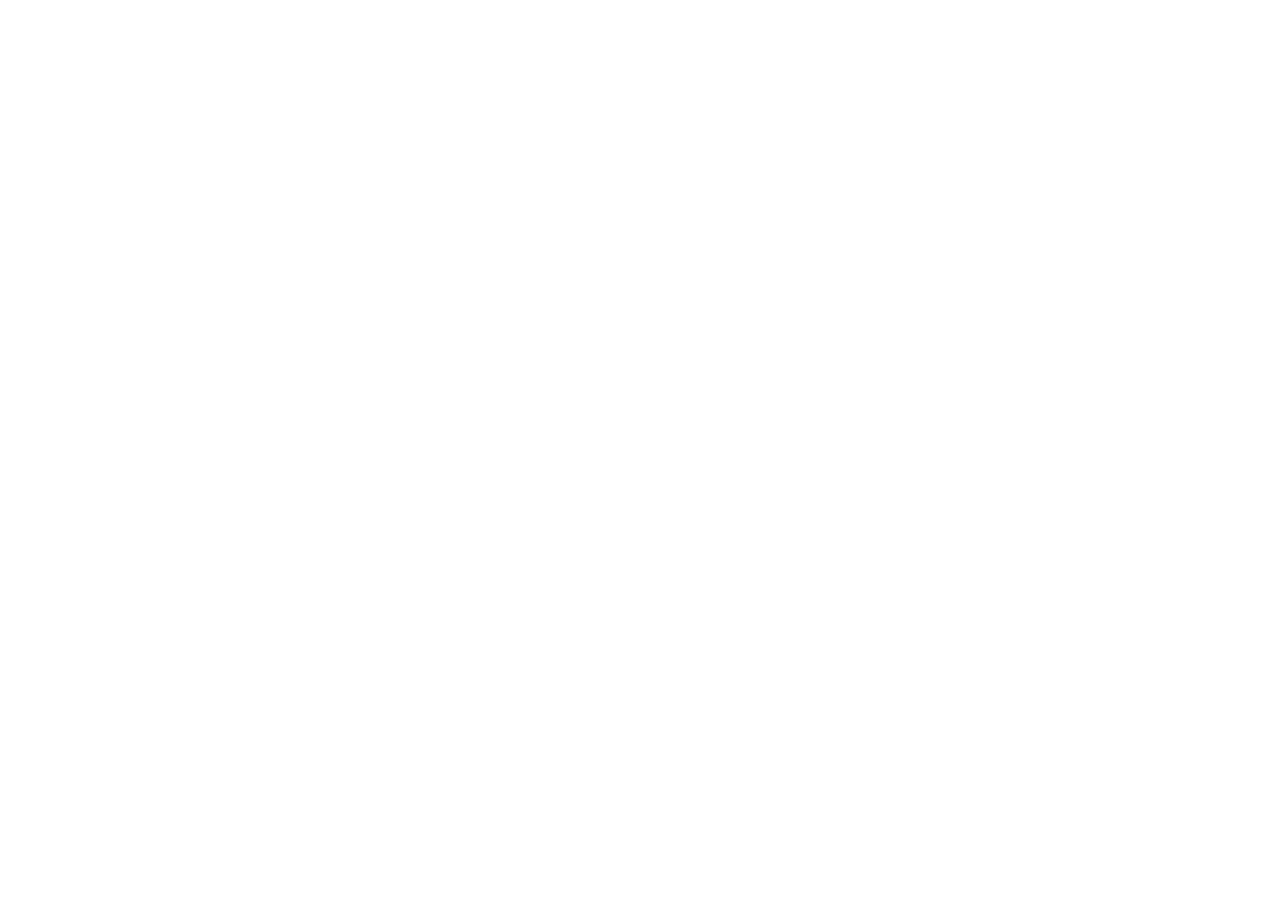
==== index.html @ c33c059f "Use tech stack vite_react_shadcn_ts" ====
<!DOCTYPE html>
<html lang="en">
  <head>
    <meta charset="UTF-8" />
    <meta name="viewport" content="width=device-width, initial-scale=1.0" />
    <title>mover-se-digital-fae</title>
    <meta name="description" content="Lovable Generated Project" />
    <meta name="author" content="Lovable" />

    <meta property="og:title" content="mover-se-digital-fae" />
    <meta property="og:description" content="Lovable Generated Project" />
    <meta property="og:type" content="website" />
    <meta property="og:image" content="https://lovable.dev/opengraph-image-p98pqg.png" />

    <meta name="twitter:card" content="summary_large_image" />
    <meta name="twitter:site" content="@lovable_dev" />
    <meta name="twitter:image" content="https://lovable.dev/opengraph-image-p98pqg.png" />
  </head>

  <body>
    <div id="root"></div>
    <!-- IMPORTANT: DO NOT REMOVE THIS SCRIPT TAG OR THIS VERY COMMENT! -->
    <script src="https://cdn.gpteng.co/gptengineer.js" type="module"></script>
    <script type="module" src="/src/main.tsx"></script>
  </body>
</html>
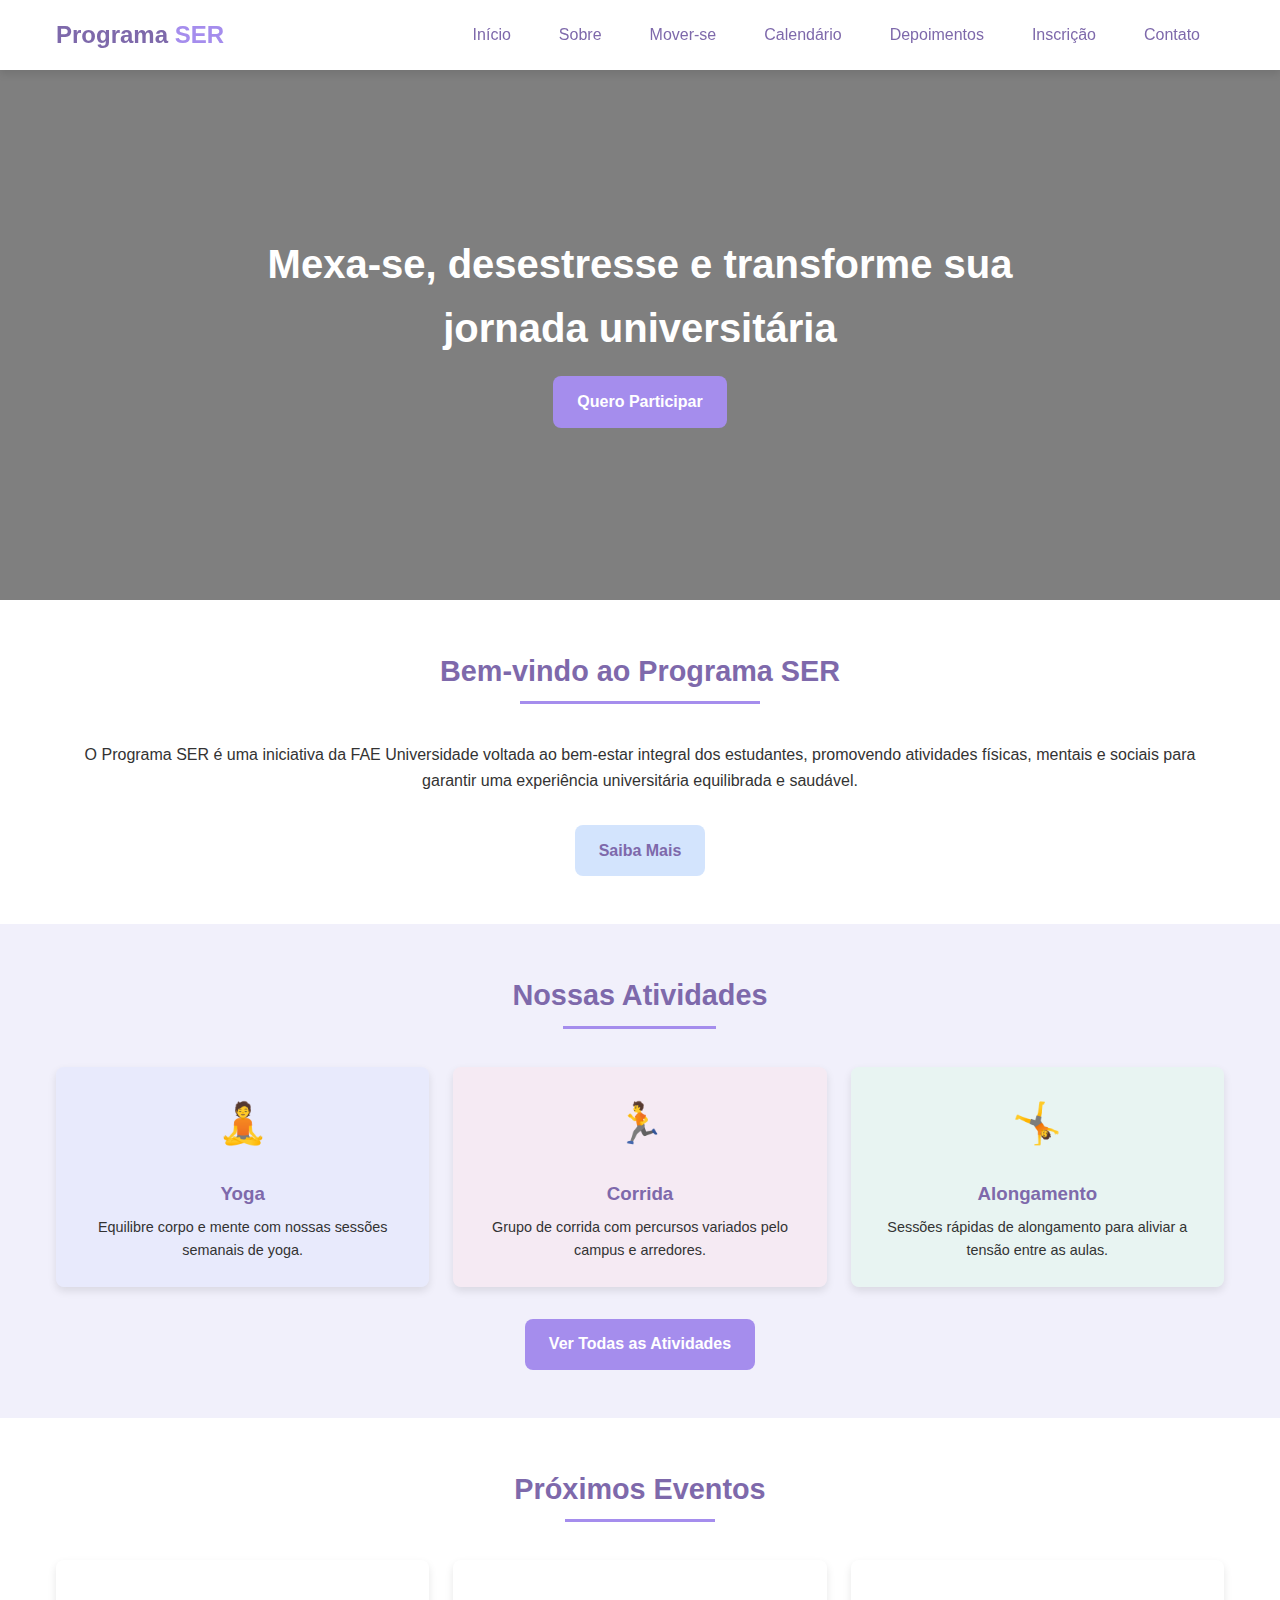
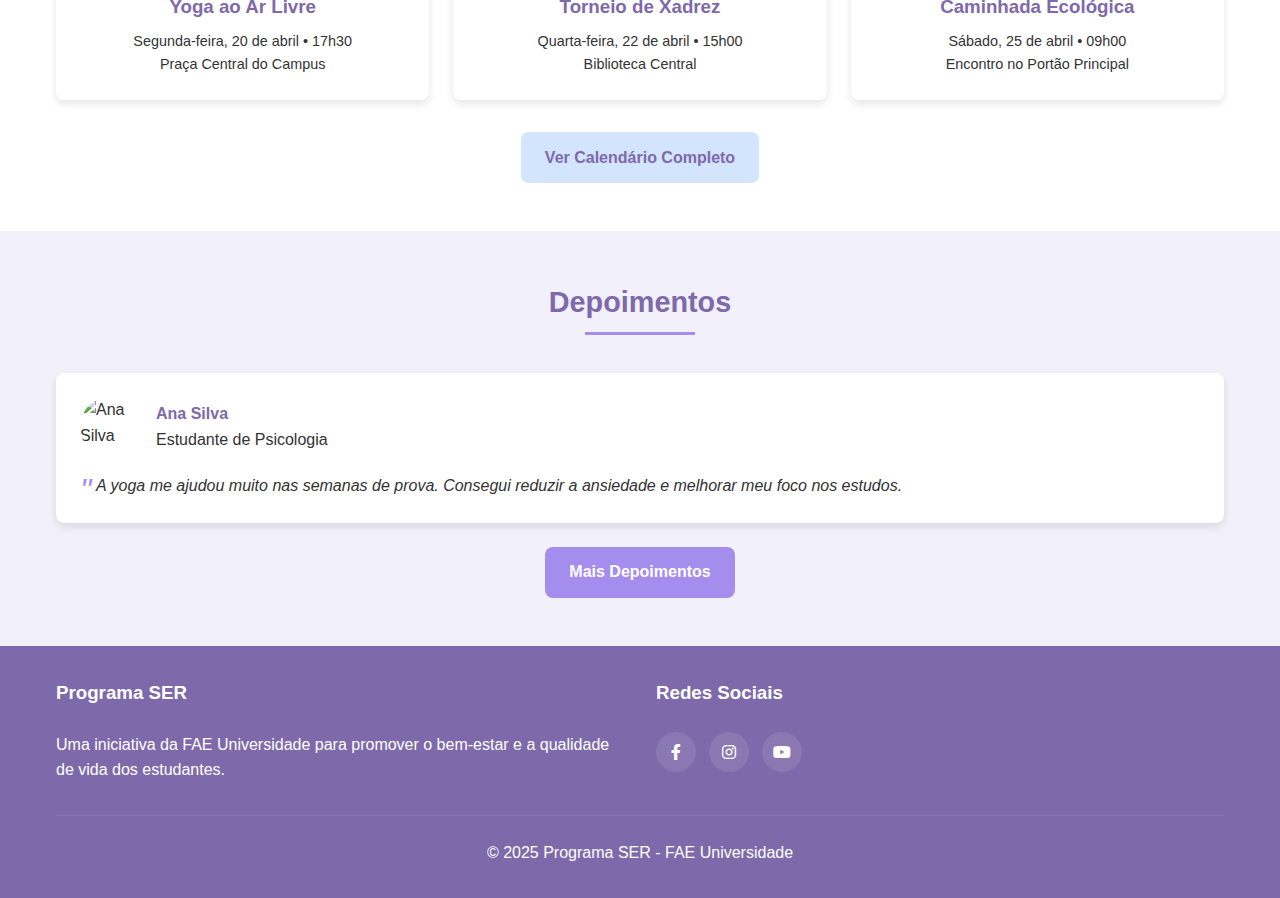
==== commit 12e5e63a: "feat: Implement Programa SER website" ====
--- a/index.html
+++ b/index.html
@@ -1,26 +1,154 @@
+
 <!DOCTYPE html>
-<html lang="en">
-  <head>
-    <meta charset="UTF-8" />
-    <meta name="viewport" content="width=device-width, initial-scale=1.0" />
-    <title>mover-se-digital-fae</title>
-    <meta name="description" content="Lovable Generated Project" />
-    <meta name="author" content="Lovable" />
+<html lang="pt-BR">
+<head>
+    <meta charset="UTF-8">
+    <meta name="viewport" content="width=device-width, initial-scale=1.0">
+    <title>Programa SER - Projeto Mover-se | FAE Universidade</title>
+    <link rel="stylesheet" href="style.css">
+    <link rel="stylesheet" href="https://cdnjs.cloudflare.com/ajax/libs/font-awesome/6.0.0-beta3/css/all.min.css">
+</head>
+<body>
+    <header>
+        <div class="container">
+            <div class="header-content">
+                <div class="logo">Programa <span>SER</span></div>
+                <a href="#nav" class="nav-toggle">
+                    <i class="fas fa-bars"></i>
+                </a>
+                <nav id="nav">
+                    <ul>
+                        <li><a href="index.html">Início</a></li>
+                        <li><a href="sobre.html">Sobre</a></li>
+                        <li><a href="moverse.html">Mover-se</a></li>
+                        <li><a href="calendario.html">Calendário</a></li>
+                        <li><a href="depoimentos.html">Depoimentos</a></li>
+                        <li><a href="inscricao.html">Inscrição</a></li>
+                        <li><a href="contato.html">Contato</a></li>
+                    </ul>
+                </nav>
+            </div>
+        </div>
+    </header>
 
-    <meta property="og:title" content="mover-se-digital-fae" />
-    <meta property="og:description" content="Lovable Generated Project" />
-    <meta property="og:type" content="website" />
-    <meta property="og:image" content="https://lovable.dev/opengraph-image-p98pqg.png" />
+    <section class="banner">
+        <div class="banner-content">
+            <h1>Mexa-se, desestresse e transforme sua jornada universitária</h1>
+            <a href="inscricao.html" class="btn btn-primary">Quero Participar</a>
+        </div>
+    </section>
 
-    <meta name="twitter:card" content="summary_large_image" />
-    <meta name="twitter:site" content="@lovable_dev" />
-    <meta name="twitter:image" content="https://lovable.dev/opengraph-image-p98pqg.png" />
-  </head>
+    <section>
+        <div class="container">
+            <div class="section-title">
+                <h2>Bem-vindo ao Programa SER</h2>
+            </div>
+            <div class="text-center">
+                <p>O Programa SER é uma iniciativa da FAE Universidade voltada ao bem-estar integral dos estudantes, promovendo atividades físicas, mentais e sociais para garantir uma experiência universitária equilibrada e saudável.</p>
+                <div class="mt-2">
+                    <a href="sobre.html" class="btn btn-secondary">Saiba Mais</a>
+                </div>
+            </div>
+        </div>
+    </section>
 
-  <body>
-    <div id="root"></div>
-    <!-- IMPORTANT: DO NOT REMOVE THIS SCRIPT TAG OR THIS VERY COMMENT! -->
-    <script src="https://cdn.gpteng.co/gptengineer.js" type="module"></script>
-    <script type="module" src="/src/main.tsx"></script>
-  </body>
+    <section style="background-color: var(--light-gray);">
+        <div class="container">
+            <div class="section-title">
+                <h2>Nossas Atividades</h2>
+            </div>
+            <div class="cards-grid">
+                <div class="activity-card yoga">
+                    <div class="icon">🧘</div>
+                    <h3>Yoga</h3>
+                    <p>Equilibre corpo e mente com nossas sessões semanais de yoga.</p>
+                </div>
+                <div class="activity-card corrida">
+                    <div class="icon">🏃</div>
+                    <h3>Corrida</h3>
+                    <p>Grupo de corrida com percursos variados pelo campus e arredores.</p>
+                </div>
+                <div class="activity-card alongamento">
+                    <div class="icon">🤸</div>
+                    <h3>Alongamento</h3>
+                    <p>Sessões rápidas de alongamento para aliviar a tensão entre as aulas.</p>
+                </div>
+            </div>
+            <div class="text-center mt-2">
+                <a href="moverse.html" class="btn btn-primary">Ver Todas as Atividades</a>
+            </div>
+        </div>
+    </section>
+
+    <section>
+        <div class="container">
+            <div class="section-title">
+                <h2>Próximos Eventos</h2>
+            </div>
+            <div class="cards-grid">
+                <div class="activity-card">
+                    <h3>Yoga ao Ar Livre</h3>
+                    <p>Segunda-feira, 20 de abril • 17h30</p>
+                    <p>Praça Central do Campus</p>
+                </div>
+                <div class="activity-card">
+                    <h3>Torneio de Xadrez</h3>
+                    <p>Quarta-feira, 22 de abril • 15h00</p>
+                    <p>Biblioteca Central</p>
+                </div>
+                <div class="activity-card">
+                    <h3>Caminhada Ecológica</h3>
+                    <p>Sábado, 25 de abril • 09h00</p>
+                    <p>Encontro no Portão Principal</p>
+                </div>
+            </div>
+            <div class="text-center mt-2">
+                <a href="calendario.html" class="btn btn-secondary">Ver Calendário Completo</a>
+            </div>
+        </div>
+    </section>
+
+    <section style="background-color: var(--light-gray);">
+        <div class="container">
+            <div class="section-title">
+                <h2>Depoimentos</h2>
+            </div>
+            <div class="testimonial-card">
+                <div class="testimonial-header">
+                    <img src="https://randomuser.me/api/portraits/women/65.jpg" alt="Ana Silva" class="testimonial-img">
+                    <div>
+                        <p class="testimonial-author">Ana Silva</p>
+                        <p>Estudante de Psicologia</p>
+                    </div>
+                </div>
+                <p class="testimonial-text">A yoga me ajudou muito nas semanas de prova. Consegui reduzir a ansiedade e melhorar meu foco nos estudos.</p>
+            </div>
+            <div class="text-center">
+                <a href="depoimentos.html" class="btn btn-primary">Mais Depoimentos</a>
+            </div>
+        </div>
+    </section>
+
+    <footer>
+        <div class="container">
+            <div class="footer-content">
+                <div class="footer-section">
+                    <h3>Programa SER</h3>
+                    <p>Uma iniciativa da FAE Universidade para promover o bem-estar e a qualidade de vida dos estudantes.</p>
+                </div>
+                <div class="footer-section">
+                    <h3>Redes Sociais</h3>
+                    <div class="social-icons">
+                        <a href="#"><i class="fab fa-facebook-f"></i></a>
+                        <a href="#"><i class="fab fa-instagram"></i></a>
+                        <a href="#"><i class="fab fa-youtube"></i></a>
+                    </div>
+                </div>
+            </div>
+            <div class="copyright">
+                <p>© 2025 Programa SER - FAE Universidade</p>
+            </div>
+        </div>
+    </footer>
+</body>
 </html>
--- a/style.css
+++ b/style.css
@@ -0,0 +1,542 @@
+
+/* CSS Reset */
+* {
+  margin: 0;
+  padding: 0;
+  box-sizing: border-box;
+}
+
+/* Google Fonts Import */
+@import url('https://fonts.googleapis.com/css2?family=Montserrat:wght@400;500;600;700&family=Open+Sans:wght@400;600&display=swap');
+
+/* Global Variables */
+:root {
+  --primary-color: #a58ded; /* Soft lilac */
+  --secondary-color: #d3e4fd; /* Soft blue */
+  --accent-color: #7e69ab; /* Darker purple */
+  --light-gray: #f1f0fb; /* Soft gray */
+  --white: #ffffff;
+  --text-color: #333333;
+  --shadow: 0 4px 8px rgba(0, 0, 0, 0.1);
+  --transition: all 0.3s ease;
+  --radius: 8px;
+}
+
+body {
+  font-family: 'Open Sans', sans-serif;
+  line-height: 1.6;
+  color: var(--text-color);
+  background-color: var(--white);
+}
+
+h1, h2, h3, h4, h5, h6 {
+  font-family: 'Montserrat', sans-serif;
+  font-weight: 600;
+  margin-bottom: 1rem;
+  color: var(--accent-color);
+}
+
+a {
+  text-decoration: none;
+  color: var(--accent-color);
+  transition: var(--transition);
+}
+
+a:hover {
+  color: var(--primary-color);
+}
+
+.container {
+  width: 100%;
+  max-width: 1200px;
+  margin: 0 auto;
+  padding: 0 1rem;
+}
+
+/* Header Styles */
+header {
+  background-color: var(--white);
+  box-shadow: var(--shadow);
+  position: fixed;
+  width: 100%;
+  top: 0;
+  z-index: 1000;
+}
+
+.header-content {
+  display: flex;
+  justify-content: space-between;
+  align-items: center;
+  padding: 1rem 0;
+}
+
+.logo {
+  font-family: 'Montserrat', sans-serif;
+  font-weight: 700;
+  font-size: 1.5rem;
+  color: var(--accent-color);
+}
+
+.logo span {
+  color: var(--primary-color);
+}
+
+.nav-toggle {
+  display: block;
+  background: none;
+  border: none;
+  font-size: 1.5rem;
+  cursor: pointer;
+  color: var(--accent-color);
+}
+
+@media (min-width: 768px) {
+  .nav-toggle {
+    display: none;
+  }
+}
+
+nav ul {
+  display: none;
+  list-style: none;
+  flex-direction: column;
+  width: 100%;
+  text-align: center;
+  padding: 1rem 0;
+}
+
+nav:target ul {
+  display: flex;
+}
+
+@media (min-width: 768px) {
+  nav ul {
+    display: flex;
+    flex-direction: row;
+    width: auto;
+    padding: 0;
+  }
+}
+
+nav ul li {
+  margin: 0.5rem 0;
+}
+
+@media (min-width: 768px) {
+  nav ul li {
+    margin: 0 1rem;
+  }
+}
+
+nav ul li a {
+  font-weight: 500;
+  padding: 0.5rem;
+  position: relative;
+}
+
+nav ul li a::after {
+  content: '';
+  position: absolute;
+  width: 0;
+  height: 2px;
+  bottom: 0;
+  left: 0;
+  background-color: var(--primary-color);
+  transition: var(--transition);
+}
+
+nav ul li a:hover::after {
+  width: 100%;
+}
+
+/* Banner */
+.banner {
+  height: 60vh;
+  min-height: 300px;
+  background-image: url('https://source.unsplash.com/random/1200x800/?university,wellness');
+  background-size: cover;
+  background-position: center;
+  display: flex;
+  align-items: center;
+  justify-content: center;
+  text-align: center;
+  color: var(--white);
+  position: relative;
+  margin-top: 60px;
+}
+
+.banner::before {
+  content: '';
+  position: absolute;
+  top: 0;
+  left: 0;
+  width: 100%;
+  height: 100%;
+  background-color: rgba(0, 0, 0, 0.5);
+  z-index: 1;
+}
+
+.banner-content {
+  position: relative;
+  z-index: 2;
+  max-width: 800px;
+  padding: 0 1rem;
+}
+
+.banner h1 {
+  font-size: 2rem;
+  margin-bottom: 1rem;
+  color: var(--white);
+}
+
+@media (min-width: 768px) {
+  .banner h1 {
+    font-size: 2.5rem;
+  }
+}
+
+/* Button Styles */
+.btn {
+  display: inline-block;
+  padding: 0.8rem 1.5rem;
+  border-radius: var(--radius);
+  font-weight: 600;
+  text-align: center;
+  cursor: pointer;
+  transition: var(--transition);
+  border: none;
+  font-family: 'Montserrat', sans-serif;
+}
+
+.btn-primary {
+  background-color: var(--primary-color);
+  color: var(--white);
+}
+
+.btn-primary:hover {
+  background-color: var(--accent-color);
+  transform: translateY(-3px);
+  box-shadow: 0 6px 12px rgba(0, 0, 0, 0.15);
+}
+
+.btn-secondary {
+  background-color: var(--secondary-color);
+  color: var(--accent-color);
+}
+
+.btn-secondary:hover {
+  background-color: var(--light-gray);
+  transform: translateY(-3px);
+  box-shadow: 0 6px 12px rgba(0, 0, 0, 0.15);
+}
+
+/* Section Styles */
+section {
+  padding: 3rem 0;
+}
+
+.section-title {
+  text-align: center;
+  margin-bottom: 2rem;
+}
+
+.section-title h2 {
+  display: inline-block;
+  position: relative;
+  font-size: 1.8rem;
+}
+
+.section-title h2::after {
+  content: '';
+  position: absolute;
+  width: 60%;
+  height: 3px;
+  bottom: -10px;
+  left: 20%;
+  background-color: var(--primary-color);
+}
+
+/* Cards Grid */
+.cards-grid {
+  display: grid;
+  grid-template-columns: 1fr;
+  gap: 1.5rem;
+}
+
+@media (min-width: 576px) {
+  .cards-grid {
+    grid-template-columns: repeat(2, 1fr);
+  }
+}
+
+@media (min-width: 992px) {
+  .cards-grid {
+    grid-template-columns: repeat(3, 1fr);
+  }
+}
+
+/* Activity Card */
+.activity-card {
+  background-color: var(--white);
+  border-radius: var(--radius);
+  overflow: hidden;
+  box-shadow: var(--shadow);
+  transition: var(--transition);
+  text-align: center;
+  padding: 1.5rem;
+  display: flex;
+  flex-direction: column;
+  align-items: center;
+}
+
+.activity-card:hover {
+  transform: translateY(-10px);
+  box-shadow: 0 10px 20px rgba(0, 0, 0, 0.15);
+}
+
+.activity-card .icon {
+  font-size: 2.5rem;
+  margin-bottom: 1rem;
+}
+
+.activity-card h3 {
+  margin: 0.5rem 0;
+}
+
+.activity-card p {
+  font-size: 0.9rem;
+}
+
+.activity-card.yoga {
+  background-color: rgba(213, 222, 255, 0.3);
+}
+
+.activity-card.corrida {
+  background-color: rgba(255, 222, 226, 0.3);
+}
+
+.activity-card.alongamento {
+  background-color: rgba(213, 255, 222, 0.3);
+}
+
+.activity-card.caminhada {
+  background-color: rgba(253, 225, 211, 0.3);
+}
+
+.activity-card.jogos {
+  background-color: rgba(255, 247, 205, 0.3);
+}
+
+.activity-card.danca {
+  background-color: rgba(229, 222, 255, 0.3);
+}
+
+.activity-card.tabuleiro {
+  background-color: rgba(222, 247, 255, 0.3);
+}
+
+/* Testimonial Card */
+.testimonial-card {
+  background-color: var(--white);
+  border-radius: var(--radius);
+  padding: 1.5rem;
+  box-shadow: var(--shadow);
+  transition: var(--transition);
+  margin-bottom: 1.5rem;
+}
+
+.testimonial-card:hover {
+  transform: translateY(-5px);
+  box-shadow: 0 8px 16px rgba(0, 0, 0, 0.15);
+}
+
+.testimonial-header {
+  display: flex;
+  align-items: center;
+  margin-bottom: 1rem;
+}
+
+.testimonial-img {
+  width: 60px;
+  height: 60px;
+  border-radius: 50%;
+  object-fit: cover;
+  margin-right: 1rem;
+}
+
+.testimonial-author {
+  font-weight: 600;
+  color: var(--accent-color);
+}
+
+.testimonial-text {
+  font-style: italic;
+  position: relative;
+  padding-left: 1rem;
+}
+
+.testimonial-text::before {
+  content: '"';
+  font-size: 2rem;
+  position: absolute;
+  left: 0;
+  top: -0.5rem;
+  color: var(--primary-color);
+}
+
+/* Form Styles */
+.form-group {
+  margin-bottom: 1.5rem;
+}
+
+label {
+  display: block;
+  margin-bottom: 0.5rem;
+  font-weight: 600;
+  color: var(--accent-color);
+}
+
+input, select, textarea {
+  width: 100%;
+  padding: 0.8rem;
+  border: 1px solid #ddd;
+  border-radius: var(--radius);
+  font-family: 'Open Sans', sans-serif;
+  transition: var(--transition);
+}
+
+input:focus, select:focus, textarea:focus {
+  border-color: var(--primary-color);
+  outline: none;
+  box-shadow: 0 0 0 3px rgba(165, 141, 237, 0.2);
+}
+
+/* Calendar Container */
+.calendar-container {
+  width: 100%;
+  padding-bottom: 56.25%;
+  position: relative;
+  overflow: hidden;
+  border-radius: var(--radius);
+  box-shadow: var(--shadow);
+}
+
+.calendar-container iframe {
+  position: absolute;
+  top: 0;
+  left: 0;
+  width: 100%;
+  height: 100%;
+  border: none;
+}
+
+/* Footer Styles */
+footer {
+  background-color: var(--accent-color);
+  color: var(--white);
+  padding: 2rem 0;
+}
+
+.footer-content {
+  display: grid;
+  grid-template-columns: 1fr;
+  gap: 2rem;
+}
+
+@media (min-width: 768px) {
+  .footer-content {
+    grid-template-columns: 1fr 1fr;
+  }
+}
+
+.footer-section h3 {
+  color: var(--white);
+  margin-bottom: 1.5rem;
+}
+
+.footer-section p {
+  margin-bottom: 0.5rem;
+}
+
+.social-icons {
+  display: flex;
+  margin-top: 1rem;
+}
+
+.social-icons a {
+  display: flex;
+  align-items: center;
+  justify-content: center;
+  width: 40px;
+  height: 40px;
+  border-radius: 50%;
+  background-color: rgba(255, 255, 255, 0.1);
+  margin-right: 0.8rem;
+  color: var(--white);
+  transition: var(--transition);
+}
+
+.social-icons a:hover {
+  background-color: var(--primary-color);
+  transform: translateY(-3px);
+}
+
+.copyright {
+  text-align: center;
+  padding-top: 1.5rem;
+  margin-top: 1.5rem;
+  border-top: 1px solid rgba(255, 255, 255, 0.1);
+}
+
+/* Utility Classes */
+.text-center {
+  text-align: center;
+}
+
+.mt-2 {
+  margin-top: 2rem;
+}
+
+.mb-2 {
+  margin-bottom: 2rem;
+}
+
+/* About Page */
+.about-content {
+  max-width: 800px;
+  margin: 0 auto;
+}
+
+.about-content p {
+  margin-bottom: 1.5rem;
+}
+
+.goals-list {
+  padding-left: 1.5rem;
+  margin-bottom: 1.5rem;
+}
+
+.goals-list li {
+  margin-bottom: 0.5rem;
+}
+
+/* Contact Page */
+.contact-info {
+  margin-bottom: 2rem;
+}
+
+.contact-info p {
+  margin-bottom: 0.5rem;
+}
+
+.contact-item {
+  display: flex;
+  align-items: center;
+  margin-bottom: 1rem;
+}
+
+.contact-item i {
+  width: 30px;
+  color: var(--primary-color);
+  font-size: 1.2rem;
+}
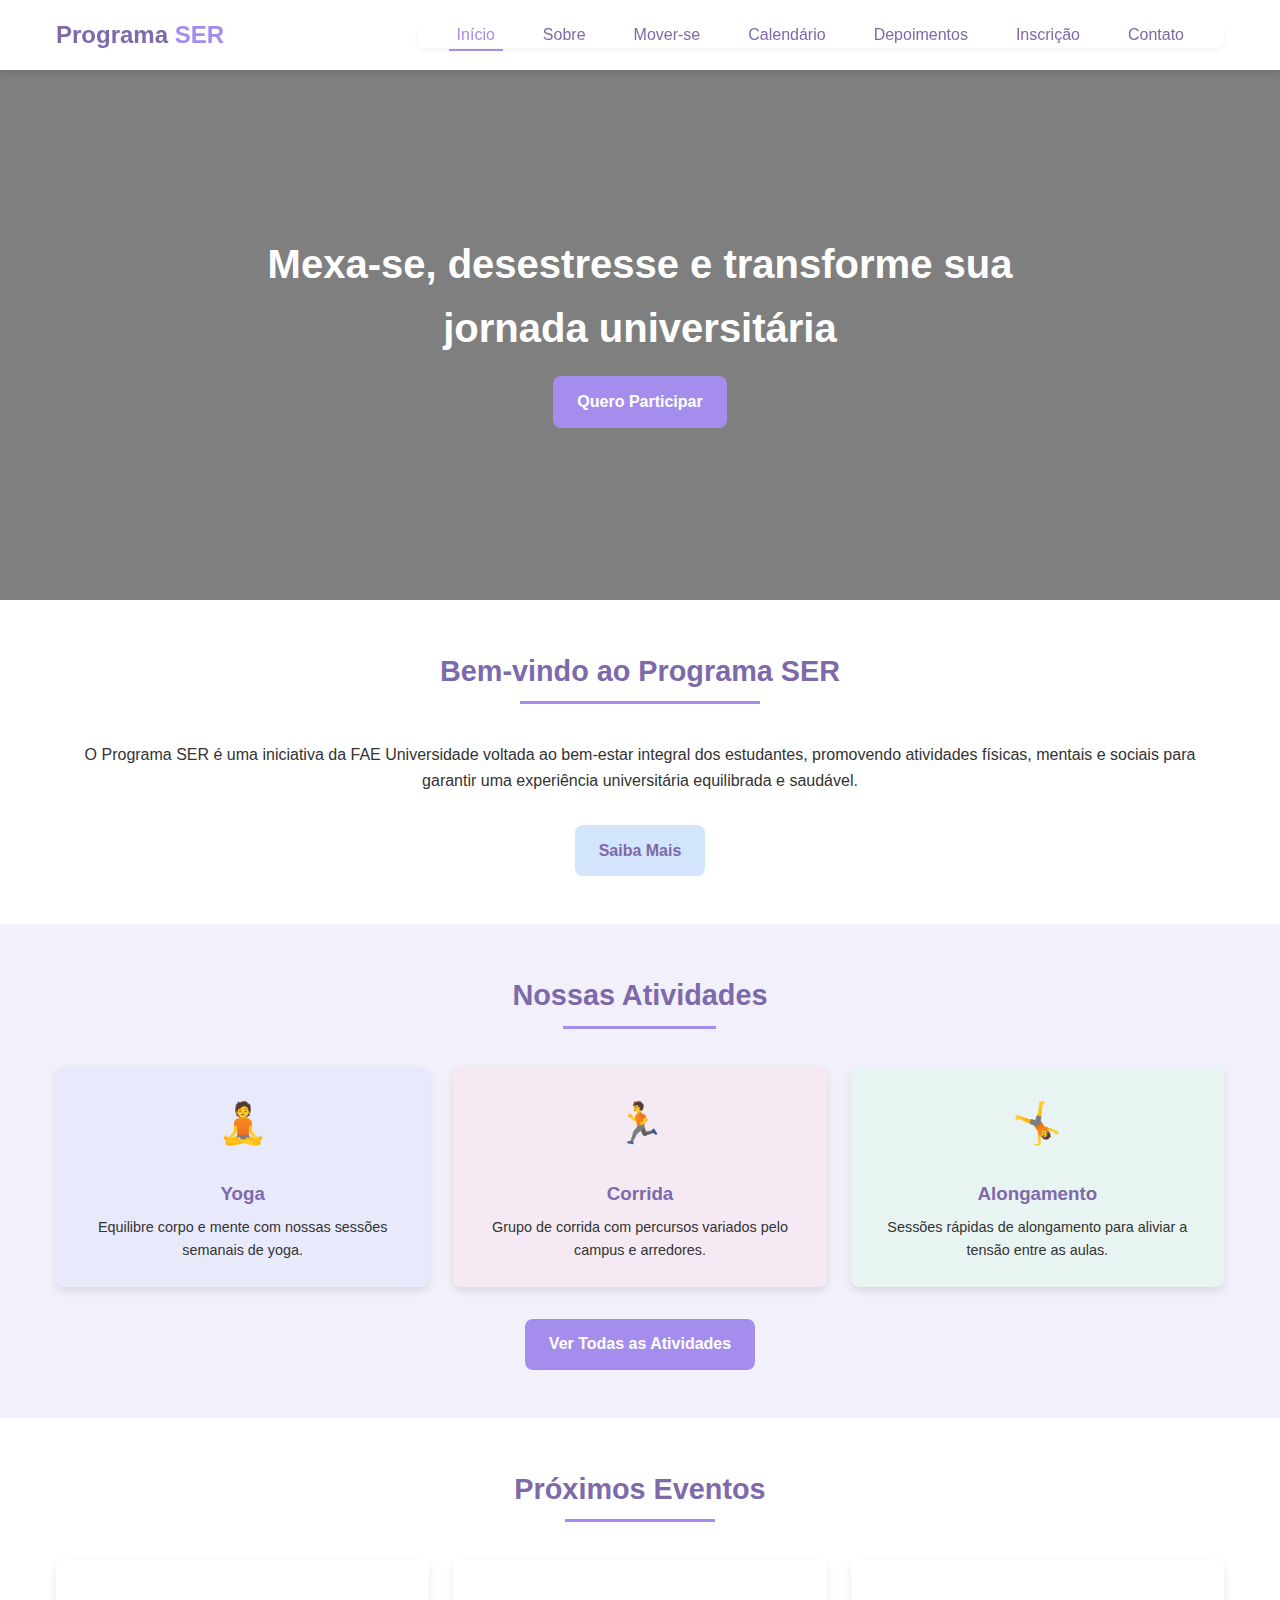
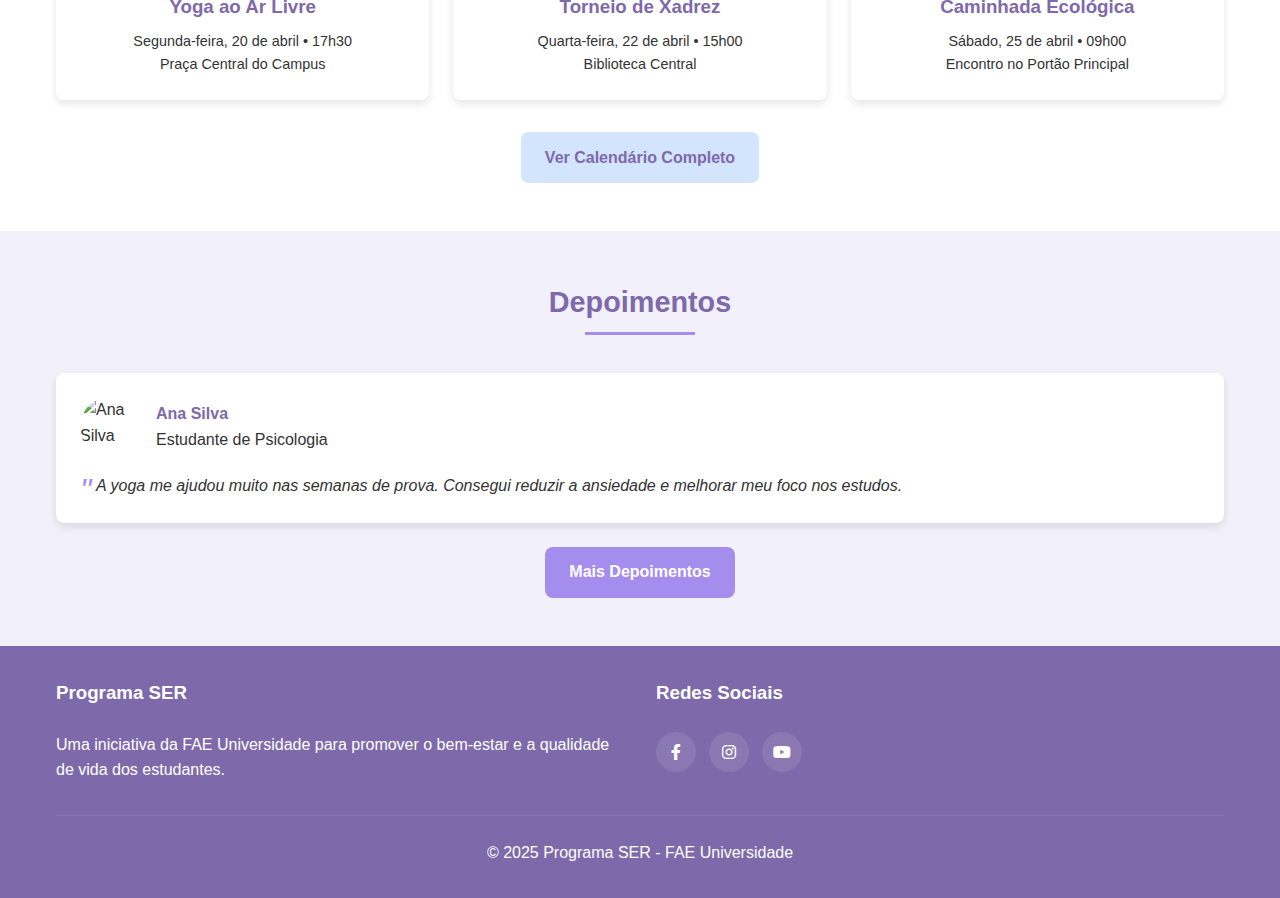
==== commit 1fc17baf: "Add background images to sections" ====
--- a/index.html
+++ b/index.html
@@ -1,4 +1,3 @@
-
 <!DOCTYPE html>
 <html lang="pt-BR">
 <head>
@@ -8,7 +7,7 @@
     <link rel="stylesheet" href="style.css">
     <link rel="stylesheet" href="https://cdnjs.cloudflare.com/ajax/libs/font-awesome/6.0.0-beta3/css/all.min.css">
 </head>
-<body>
+<body class="index-page">
     <header>
         <div class="container">
             <div class="header-content">
--- a/style.css
+++ b/style.css
@@ -1,4 +1,3 @@
-
 /* CSS Reset */
 * {
   margin: 0;
@@ -96,6 +95,35 @@
   }
 }
 
+/* Nova estilização para navegação com imagens de fundo */
+nav {
+  position: relative;
+}
+
+nav::before {
+  content: '';
+  position: absolute;
+  top: 0;
+  left: 0;
+  width: 100%;
+  height: 100%;
+  background-image: url('https://source.unsplash.com/random/1200x200/?abstract,purple');
+  background-size: cover;
+  background-position: center;
+  opacity: 0.1;
+  z-index: -1;
+  border-radius: var(--radius);
+}
+
+@media (min-width: 768px) {
+  nav {
+    background-color: rgba(255, 255, 255, 0.9);
+    border-radius: var(--radius);
+    padding: 0 1rem;
+    box-shadow: 0 2px 4px rgba(0, 0, 0, 0.05);
+  }
+}
+
 nav ul {
   display: none;
   list-style: none;
@@ -103,6 +131,8 @@
   width: 100%;
   text-align: center;
   padding: 1rem 0;
+  position: relative;
+  z-index: 1;
 }
 
 nav:target ul {
@@ -132,6 +162,7 @@
   font-weight: 500;
   padding: 0.5rem;
   position: relative;
+  transition: var(--transition);
 }
 
 nav ul li a::after {
@@ -146,6 +177,15 @@
 }
 
 nav ul li a:hover::after {
+  width: 100%;
+}
+
+/* Estilo para aba ativa */
+nav ul li a.active {
+  color: var(--primary-color);
+}
+
+nav ul li a.active::after {
   width: 100%;
 }
 
@@ -343,6 +383,22 @@
   box-shadow: var(--shadow);
   transition: var(--transition);
   margin-bottom: 1.5rem;
+  position: relative;
+  overflow: hidden;
+}
+
+.testimonial-card::before {
+  content: '';
+  position: absolute;
+  top: 0;
+  left: 0;
+  width: 100%;
+  height: 100%;
+  background-image: url('https://source.unsplash.com/random/400x200/?nature,soft');
+  background-size: cover;
+  background-position: center;
+  opacity: 0.03;
+  z-index: 0;
 }
 
 .testimonial-card:hover {
@@ -354,6 +410,8 @@
   display: flex;
   align-items: center;
   margin-bottom: 1rem;
+  position: relative;
+  z-index: 1;
 }
 
 .testimonial-img {
@@ -373,6 +431,7 @@
   font-style: italic;
   position: relative;
   padding-left: 1rem;
+  z-index: 1;
 }
 
 .testimonial-text::before {
@@ -387,6 +446,29 @@
 /* Form Styles */
 .form-group {
   margin-bottom: 1.5rem;
+  position: relative;
+  z-index: 1;
+}
+
+/* Background para elementos dos formulários */
+form {
+  position: relative;
+  border-radius: var(--radius);
+  overflow: hidden;
+}
+
+form::before {
+  content: '';
+  position: absolute;
+  top: 0;
+  left: 0;
+  width: 100%;
+  height: 100%;
+  background-image: url('https://source.unsplash.com/random/800x600/?gradient,soft');
+  background-size: cover;
+  background-position: center;
+  opacity: 0.03;
+  z-index: 0;
 }
 
 label {
@@ -394,6 +476,8 @@
   margin-bottom: 0.5rem;
   font-weight: 600;
   color: var(--accent-color);
+  position: relative;
+  z-index: 1;
 }
 
 input, select, textarea {
@@ -403,6 +487,9 @@
   border-radius: var(--radius);
   font-family: 'Open Sans', sans-serif;
   transition: var(--transition);
+  position: relative;
+  z-index: 1;
+  background-color: rgba(255, 255, 255, 0.9);
 }
 
 input:focus, select:focus, textarea:focus {
@@ -505,15 +592,37 @@
 .about-content {
   max-width: 800px;
   margin: 0 auto;
+  position: relative;
+  padding: 2rem;
+  border-radius: var(--radius);
+  overflow: hidden;
+}
+
+.about-content::before {
+  content: '';
+  position: absolute;
+  top: 0;
+  left: 0;
+  width: 100%;
+  height: 100%;
+  background-image: url('https://source.unsplash.com/random/800x600/?university,soft');
+  background-size: cover;
+  background-position: center;
+  opacity: 0.03;
+  z-index: 0;
 }
 
 .about-content p {
   margin-bottom: 1.5rem;
+  position: relative;
+  z-index: 1;
 }
 
 .goals-list {
   padding-left: 1.5rem;
   margin-bottom: 1.5rem;
+  position: relative;
+  z-index: 1;
 }
 
 .goals-list li {
@@ -523,16 +632,37 @@
 /* Contact Page */
 .contact-info {
   margin-bottom: 2rem;
+  position: relative;
+  overflow: hidden;
+  border-radius: var(--radius);
+}
+
+.contact-info::before {
+  content: '';
+  position: absolute;
+  top: 0;
+  left: 0;
+  width: 100%;
+  height: 100%;
+  background-image: url('https://source.unsplash.com/random/800x400/?contact,soft');
+  background-size: cover;
+  background-position: center;
+  opacity: 0.03;
+  z-index: 0;
 }
 
 .contact-info p {
   margin-bottom: 0.5rem;
+  position: relative;
+  z-index: 1;
 }
 
 .contact-item {
   display: flex;
   align-items: center;
   margin-bottom: 1rem;
+  position: relative;
+  z-index: 1;
 }
 
 .contact-item i {
@@ -540,3 +670,57 @@
   color: var(--primary-color);
   font-size: 1.2rem;
 }
+
+/* Elementos ativos de navegação */
+body.index-page nav ul li:nth-child(1) a,
+body.sobre-page nav ul li:nth-child(2) a,
+body.moverse-page nav ul li:nth-child(3) a,
+body.calendario-page nav ul li:nth-child(4) a,
+body.depoimentos-page nav ul li:nth-child(5) a,
+body.inscricao-page nav ul li:nth-child(6) a,
+body.contato-page nav ul li:nth-child(7) a {
+  color: var(--primary-color);
+}
+
+body.index-page nav ul li:nth-child(1) a::after,
+body.sobre-page nav ul li:nth-child(2) a::after,
+body.moverse-page nav ul li:nth-child(3) a::after,
+body.calendario-page nav ul li:nth-child(4) a::after,
+body.depoimentos-page nav ul li:nth-child(5) a::after,
+body.inscricao-page nav ul li:nth-child(6) a::after,
+body.contato-page nav ul li:nth-child(7) a::after {
+  width: 100%;
+}
+
+/* Efeitos de transição adicionais para cards */
+.activity-card {
+  position: relative;
+  overflow: hidden;
+}
+
+.activity-card::before {
+  content: '';
+  position: absolute;
+  top: 0;
+  left: 0;
+  width: 100%;
+  height: 100%;
+  background-image: url('https://source.unsplash.com/random/300x300/?abstract,soft');
+  background-size: cover;
+  background-position: center;
+  opacity: 0.05;
+  z-index: 0;
+  transition: var(--transition);
+}
+
+.activity-card:hover::before {
+  opacity: 0.1;
+  transform: scale(1.1);
+}
+
+.activity-card .icon,
+.activity-card h3,
+.activity-card p {
+  position: relative;
+  z-index: 1;
+}
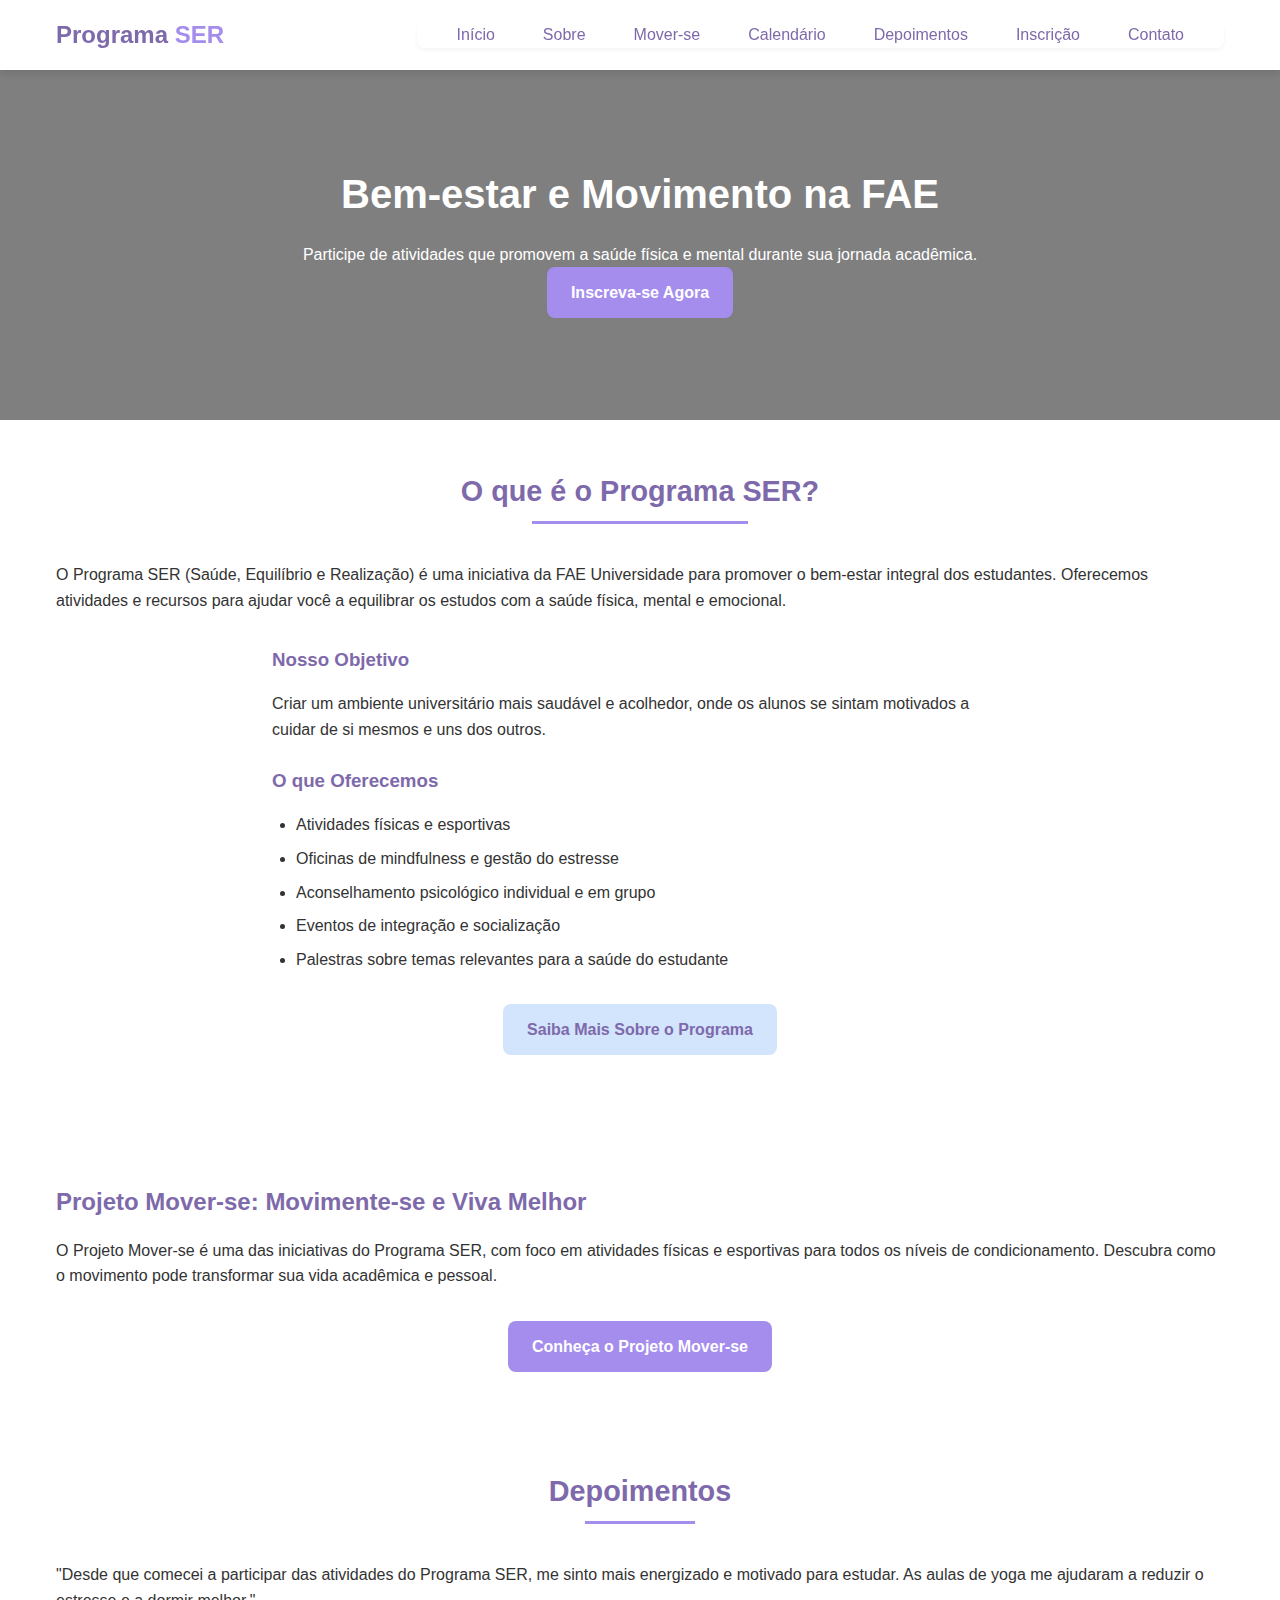
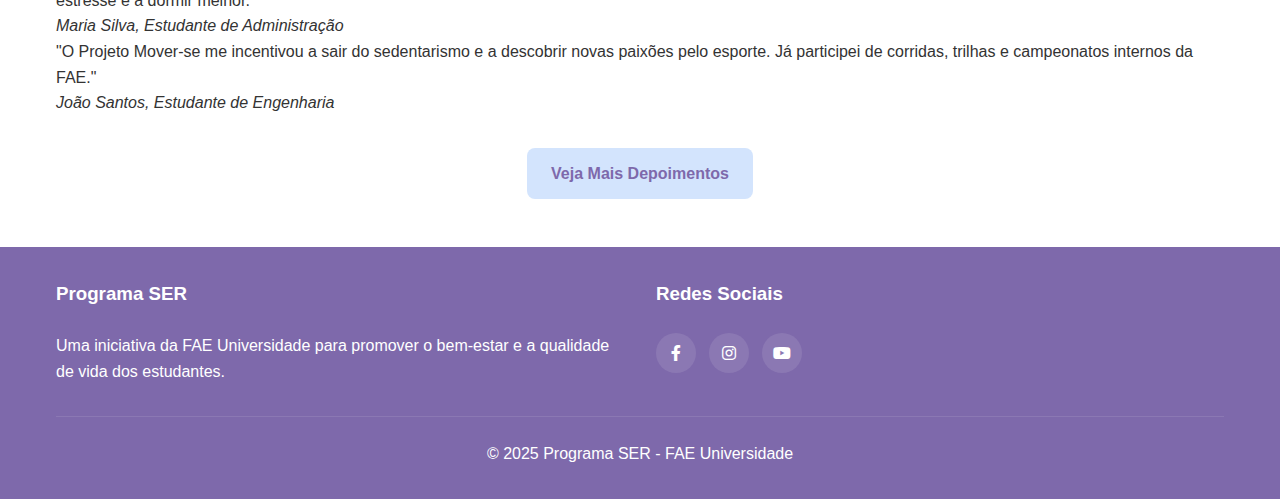
==== commit f9983c85: "Update project template" ====
--- a/index.html
+++ b/index.html
@@ -3,11 +3,12 @@
 <head>
     <meta charset="UTF-8">
     <meta name="viewport" content="width=device-width, initial-scale=1.0">
-    <title>Programa SER - Projeto Mover-se | FAE Universidade</title>
+    <title>Programa SER | Projeto Mover-se</title>
     <link rel="stylesheet" href="style.css">
     <link rel="stylesheet" href="https://cdnjs.cloudflare.com/ajax/libs/font-awesome/6.0.0-beta3/css/all.min.css">
+    <script src="https://cdn.gpteng.co/gptengineer.js" type="module"></script>
 </head>
-<body class="index-page">
+<body>
     <header>
         <div class="container">
             <div class="header-content">
@@ -30,51 +31,49 @@
         </div>
     </header>
 
-    <section class="banner">
+    <section class="banner" style="height: 40vh; background-image: url('https://source.unsplash.com/random/1200x800/?wellbeing,nature');">
         <div class="banner-content">
-            <h1>Mexa-se, desestresse e transforme sua jornada universitária</h1>
-            <a href="inscricao.html" class="btn btn-primary">Quero Participar</a>
+            <h1>Bem-estar e Movimento na FAE</h1>
+            <p>Participe de atividades que promovem a saúde física e mental durante sua jornada acadêmica.</p>
+            <a href="inscricao.html" class="btn btn-primary">Inscreva-se Agora</a>
         </div>
     </section>
 
     <section>
         <div class="container">
             <div class="section-title">
-                <h2>Bem-vindo ao Programa SER</h2>
+                <h2>O que é o Programa SER?</h2>
             </div>
-            <div class="text-center">
-                <p>O Programa SER é uma iniciativa da FAE Universidade voltada ao bem-estar integral dos estudantes, promovendo atividades físicas, mentais e sociais para garantir uma experiência universitária equilibrada e saudável.</p>
-                <div class="mt-2">
-                    <a href="sobre.html" class="btn btn-secondary">Saiba Mais</a>
+            <p>O Programa SER (Saúde, Equilíbrio e Realização) é uma iniciativa da FAE Universidade para promover o bem-estar integral dos estudantes. Oferecemos atividades e recursos para ajudar você a equilibrar os estudos com a saúde física, mental e emocional.</p>
+            
+            <div class="about-content">
+                <h3>Nosso Objetivo</h3>
+                <p>Criar um ambiente universitário mais saudável e acolhedor, onde os alunos se sintam motivados a cuidar de si mesmos e uns dos outros.</p>
+                
+                <h3>O que Oferecemos</h3>
+                <ul class="goals-list">
+                    <li>Atividades físicas e esportivas</li>
+                    <li>Oficinas de mindfulness e gestão do estresse</li>
+                    <li>Aconselhamento psicológico individual e em grupo</li>
+                    <li>Eventos de integração e socialização</li>
+                    <li>Palestras sobre temas relevantes para a saúde do estudante</li>
+                </ul>
+                
+                <div class="text-center mt-2">
+                    <a href="sobre.html" class="btn btn-secondary">Saiba Mais Sobre o Programa</a>
                 </div>
             </div>
         </div>
     </section>
 
-    <section style="background-color: var(--light-gray);">
+    <section class="highlight-section">
         <div class="container">
-            <div class="section-title">
-                <h2>Nossas Atividades</h2>
-            </div>
-            <div class="cards-grid">
-                <div class="activity-card yoga">
-                    <div class="icon">🧘</div>
-                    <h3>Yoga</h3>
-                    <p>Equilibre corpo e mente com nossas sessões semanais de yoga.</p>
+            <div class="highlight-content">
+                <h2>Projeto Mover-se: Movimente-se e Viva Melhor</h2>
+                <p>O Projeto Mover-se é uma das iniciativas do Programa SER, com foco em atividades físicas e esportivas para todos os níveis de condicionamento. Descubra como o movimento pode transformar sua vida acadêmica e pessoal.</p>
+                <div class="text-center mt-2">
+                    <a href="moverse.html" class="btn btn-primary">Conheça o Projeto Mover-se</a>
                 </div>
-                <div class="activity-card corrida">
-                    <div class="icon">🏃</div>
-                    <h3>Corrida</h3>
-                    <p>Grupo de corrida com percursos variados pelo campus e arredores.</p>
-                </div>
-                <div class="activity-card alongamento">
-                    <div class="icon">🤸</div>
-                    <h3>Alongamento</h3>
-                    <p>Sessões rápidas de alongamento para aliviar a tensão entre as aulas.</p>
-                </div>
-            </div>
-            <div class="text-center mt-2">
-                <a href="moverse.html" class="btn btn-primary">Ver Todas as Atividades</a>
             </div>
         </div>
     </section>
@@ -82,48 +81,20 @@
     <section>
         <div class="container">
             <div class="section-title">
-                <h2>Próximos Eventos</h2>
+                <h2>Depoimentos</h2>
             </div>
-            <div class="cards-grid">
-                <div class="activity-card">
-                    <h3>Yoga ao Ar Livre</h3>
-                    <p>Segunda-feira, 20 de abril • 17h30</p>
-                    <p>Praça Central do Campus</p>
+            <div class="testimonials">
+                <div class="testimonial">
+                    <p>"Desde que comecei a participar das atividades do Programa SER, me sinto mais energizado e motivado para estudar. As aulas de yoga me ajudaram a reduzir o estresse e a dormir melhor."</p>
+                    <cite>Maria Silva, Estudante de Administração</cite>
                 </div>
-                <div class="activity-card">
-                    <h3>Torneio de Xadrez</h3>
-                    <p>Quarta-feira, 22 de abril • 15h00</p>
-                    <p>Biblioteca Central</p>
-                </div>
-                <div class="activity-card">
-                    <h3>Caminhada Ecológica</h3>
-                    <p>Sábado, 25 de abril • 09h00</p>
-                    <p>Encontro no Portão Principal</p>
+                <div class="testimonial">
+                    <p>"O Projeto Mover-se me incentivou a sair do sedentarismo e a descobrir novas paixões pelo esporte. Já participei de corridas, trilhas e campeonatos internos da FAE."</p>
+                    <cite>João Santos, Estudante de Engenharia</cite>
                 </div>
             </div>
             <div class="text-center mt-2">
-                <a href="calendario.html" class="btn btn-secondary">Ver Calendário Completo</a>
-            </div>
-        </div>
-    </section>
-
-    <section style="background-color: var(--light-gray);">
-        <div class="container">
-            <div class="section-title">
-                <h2>Depoimentos</h2>
-            </div>
-            <div class="testimonial-card">
-                <div class="testimonial-header">
-                    <img src="https://randomuser.me/api/portraits/women/65.jpg" alt="Ana Silva" class="testimonial-img">
-                    <div>
-                        <p class="testimonial-author">Ana Silva</p>
-                        <p>Estudante de Psicologia</p>
-                    </div>
-                </div>
-                <p class="testimonial-text">A yoga me ajudou muito nas semanas de prova. Consegui reduzir a ansiedade e melhorar meu foco nos estudos.</p>
-            </div>
-            <div class="text-center">
-                <a href="depoimentos.html" class="btn btn-primary">Mais Depoimentos</a>
+                <a href="depoimentos.html" class="btn btn-secondary">Veja Mais Depoimentos</a>
             </div>
         </div>
     </section>
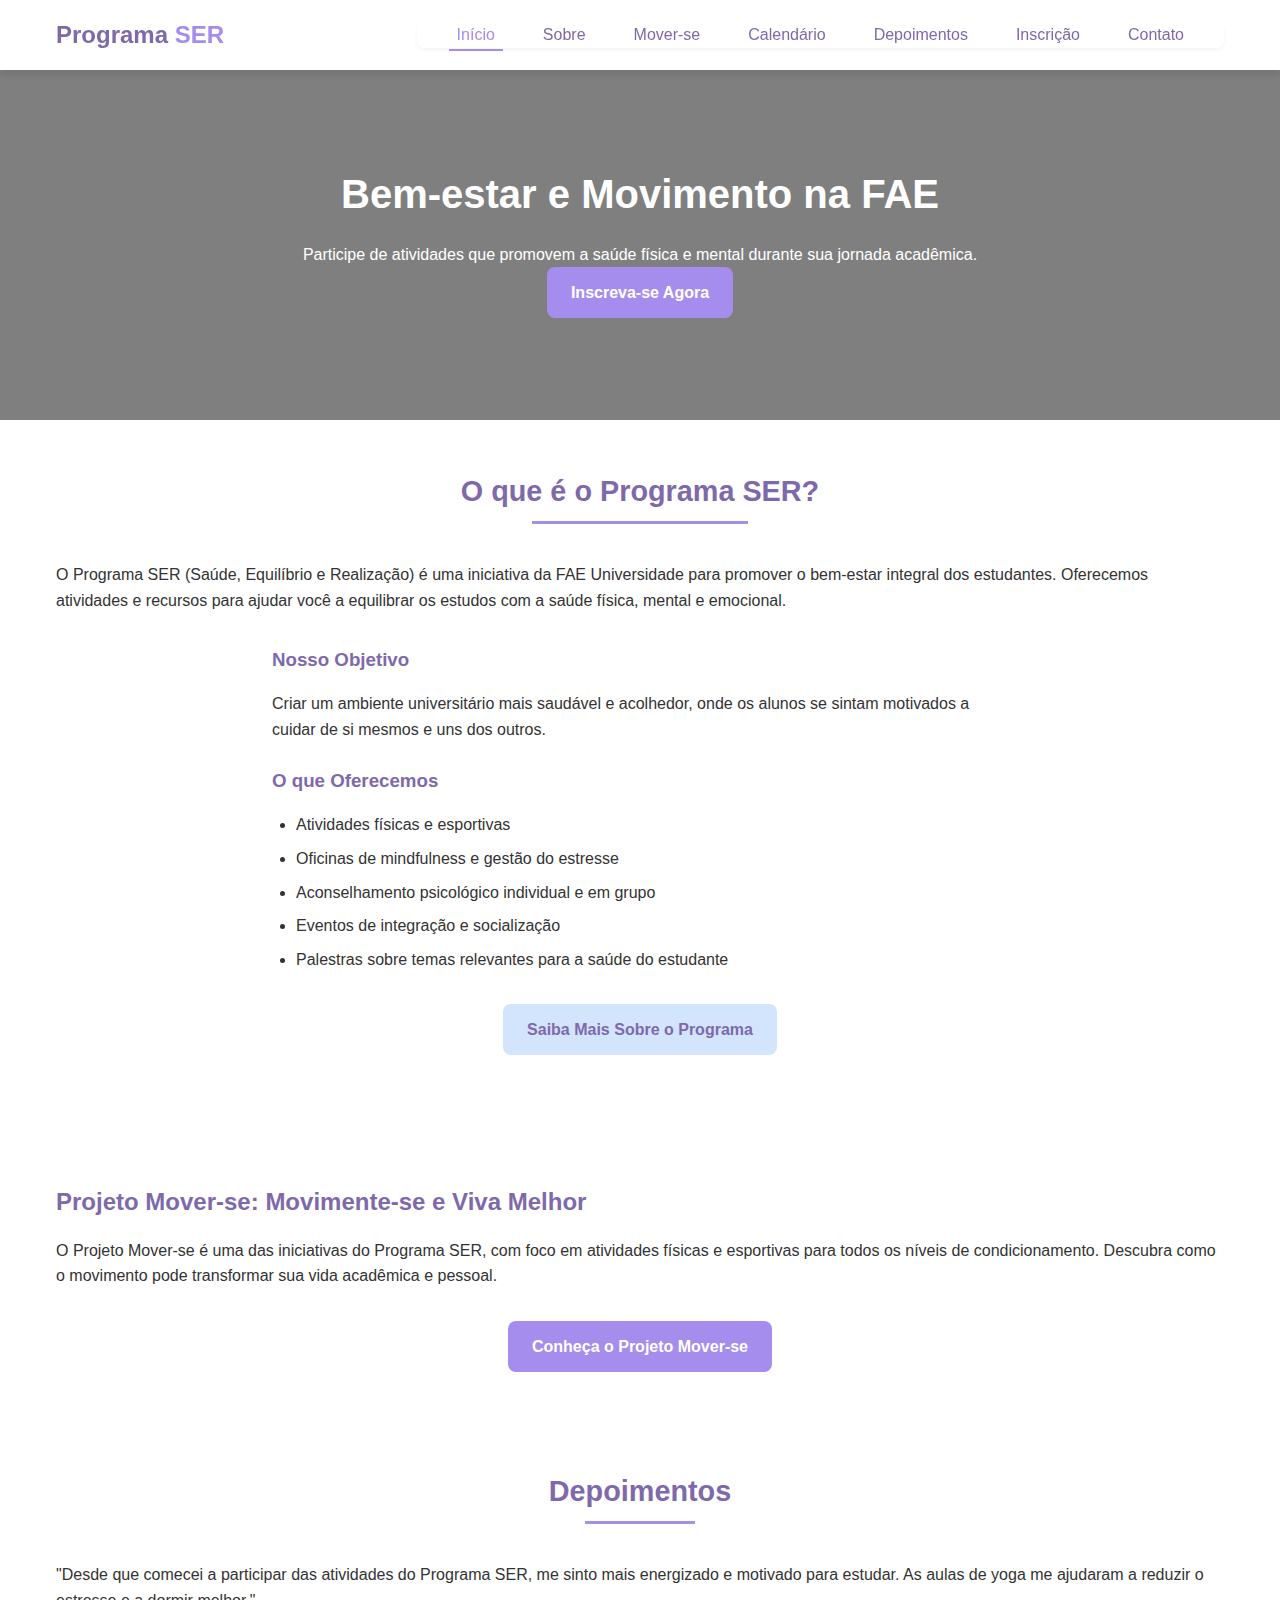
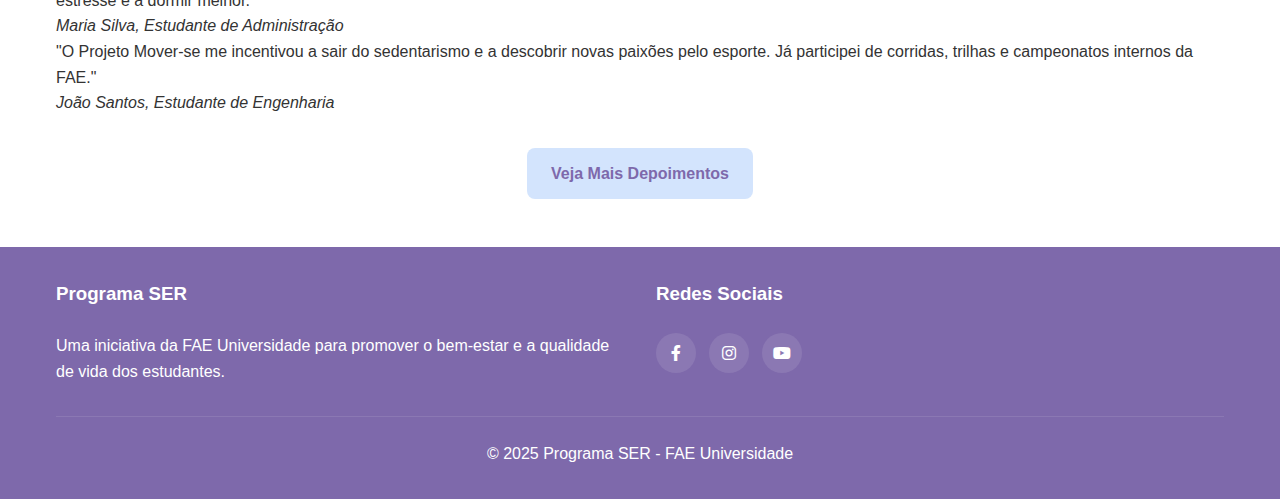
==== commit 79597971: "Fix: Update image sources" ====
--- a/index.html
+++ b/index.html
@@ -8,7 +8,7 @@
     <link rel="stylesheet" href="https://cdnjs.cloudflare.com/ajax/libs/font-awesome/6.0.0-beta3/css/all.min.css">
     <script src="https://cdn.gpteng.co/gptengineer.js" type="module"></script>
 </head>
-<body>
+<body class="index-page">
     <header>
         <div class="container">
             <div class="header-content">
--- a/style.css
+++ b/style.css
@@ -1,3 +1,4 @@
+
 /* CSS Reset */
 * {
   margin: 0;
@@ -107,7 +108,7 @@
   left: 0;
   width: 100%;
   height: 100%;
-  background-image: url('https://source.unsplash.com/random/1200x200/?abstract,purple');
+  background-image: url('https://images.unsplash.com/photo-1465146344425-f00d5f5c8f07?ixlib=rb-1.2.1&auto=format&fit=crop&w=1200&q=80');
   background-size: cover;
   background-position: center;
   opacity: 0.1;
@@ -193,7 +194,6 @@
 .banner {
   height: 60vh;
   min-height: 300px;
-  background-image: url('https://source.unsplash.com/random/1200x800/?university,wellness');
   background-size: cover;
   background-position: center;
   display: flex;
@@ -349,30 +349,58 @@
 
 .activity-card.yoga {
   background-color: rgba(213, 222, 255, 0.3);
+  background-image: url('https://images.unsplash.com/photo-1545389336-cf090694435e?ixlib=rb-1.2.1&auto=format&fit=crop&w=500&q=60');
+  background-blend-mode: overlay;
+  background-size: cover;
+  background-position: center;
 }
 
 .activity-card.corrida {
   background-color: rgba(255, 222, 226, 0.3);
+  background-image: url('https://images.unsplash.com/photo-1571008887538-b36bb32f4571?ixlib=rb-1.2.1&auto=format&fit=crop&w=500&q=60');
+  background-blend-mode: overlay;
+  background-size: cover;
+  background-position: center;
 }
 
 .activity-card.alongamento {
   background-color: rgba(213, 255, 222, 0.3);
+  background-image: url('https://images.unsplash.com/photo-1570691079236-4bca6c45d440?ixlib=rb-1.2.1&auto=format&fit=crop&w=500&q=60');
+  background-blend-mode: overlay;
+  background-size: cover;
+  background-position: center;
 }
 
 .activity-card.caminhada {
   background-color: rgba(253, 225, 211, 0.3);
+  background-image: url('https://images.unsplash.com/photo-1476480862126-209bfaa8edc8?ixlib=rb-1.2.1&auto=format&fit=crop&w=500&q=60');
+  background-blend-mode: overlay;
+  background-size: cover;
+  background-position: center;
 }
 
 .activity-card.jogos {
   background-color: rgba(255, 247, 205, 0.3);
+  background-image: url('https://images.unsplash.com/photo-1529105356437-d9f4e905a8f4?ixlib=rb-1.2.1&auto=format&fit=crop&w=500&q=60');
+  background-blend-mode: overlay;
+  background-size: cover;
+  background-position: center;
 }
 
 .activity-card.danca {
   background-color: rgba(229, 222, 255, 0.3);
+  background-image: url('https://images.unsplash.com/photo-1525900132622-d08d78d1e48a?ixlib=rb-1.2.1&auto=format&fit=crop&w=500&q=60');
+  background-blend-mode: overlay;
+  background-size: cover;
+  background-position: center;
 }
 
 .activity-card.tabuleiro {
   background-color: rgba(222, 247, 255, 0.3);
+  background-image: url('https://images.unsplash.com/photo-1610890716171-6b1bb98ffd09?ixlib=rb-1.2.1&auto=format&fit=crop&w=500&q=60');
+  background-blend-mode: overlay;
+  background-size: cover;
+  background-position: center;
 }
 
 /* Testimonial Card */
@@ -394,7 +422,7 @@
   left: 0;
   width: 100%;
   height: 100%;
-  background-image: url('https://source.unsplash.com/random/400x200/?nature,soft');
+  background-image: url('https://images.unsplash.com/photo-1472396961693-142e6e269027?ixlib=rb-1.2.1&auto=format&fit=crop&w=500&q=60');
   background-size: cover;
   background-position: center;
   opacity: 0.03;
@@ -464,7 +492,7 @@
   left: 0;
   width: 100%;
   height: 100%;
-  background-image: url('https://source.unsplash.com/random/800x600/?gradient,soft');
+  background-image: url('https://images.unsplash.com/photo-1486312338219-ce68d2c6f44d?ixlib=rb-1.2.1&auto=format&fit=crop&w=500&q=60');
   background-size: cover;
   background-position: center;
   opacity: 0.03;
@@ -605,7 +633,7 @@
   left: 0;
   width: 100%;
   height: 100%;
-  background-image: url('https://source.unsplash.com/random/800x600/?university,soft');
+  background-image: url('https://images.unsplash.com/photo-1472396961693-142e6e269027?ixlib=rb-1.2.1&auto=format&fit=crop&w=500&q=60');
   background-size: cover;
   background-position: center;
   opacity: 0.03;
@@ -644,7 +672,7 @@
   left: 0;
   width: 100%;
   height: 100%;
-  background-image: url('https://source.unsplash.com/random/800x400/?contact,soft');
+  background-image: url('https://images.unsplash.com/photo-1423666639041-f56000c27a9a?ixlib=rb-1.2.1&auto=format&fit=crop&w=500&q=60');
   background-size: cover;
   background-position: center;
   opacity: 0.03;
@@ -705,7 +733,7 @@
   left: 0;
   width: 100%;
   height: 100%;
-  background-image: url('https://source.unsplash.com/random/300x300/?abstract,soft');
+  background-image: url('https://images.unsplash.com/photo-1472396961693-142e6e269027?ixlib=rb-1.2.1&auto=format&fit=crop&w=500&q=60');
   background-size: cover;
   background-position: center;
   opacity: 0.05;
@@ -724,3 +752,14 @@
   position: relative;
   z-index: 1;
 }
+
+/* Adicionar classe de página ao body */
+body.index-page {
+  background-image: url('https://images.unsplash.com/photo-1482881497185-d4a9ddbe4151?ixlib=rb-1.2.1&auto=format&fit=crop&w=1500&q=80');
+  background-size: cover;
+  background-attachment: fixed;
+  background-position: center;
+  background-repeat: no-repeat;
+  background-blend-mode: overlay;
+  background-color: rgba(255, 255, 255, 0.95);
+}
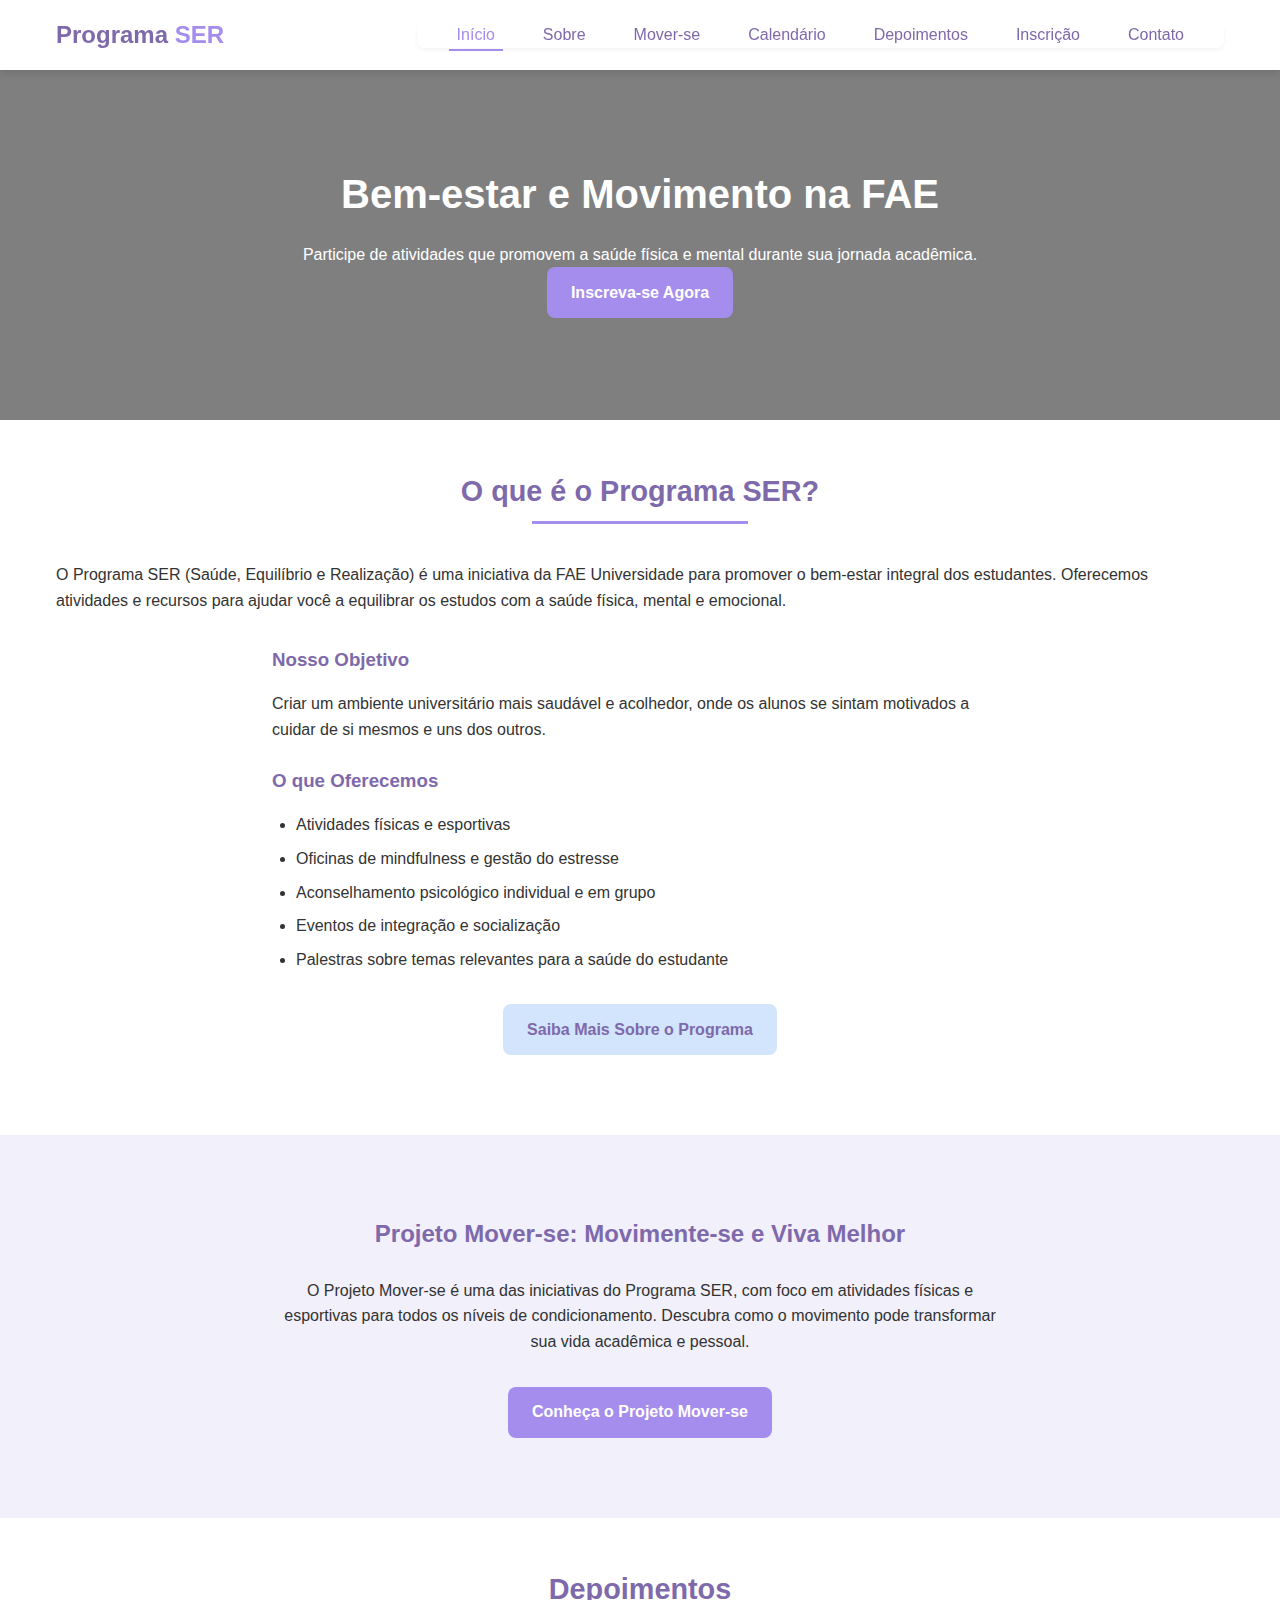
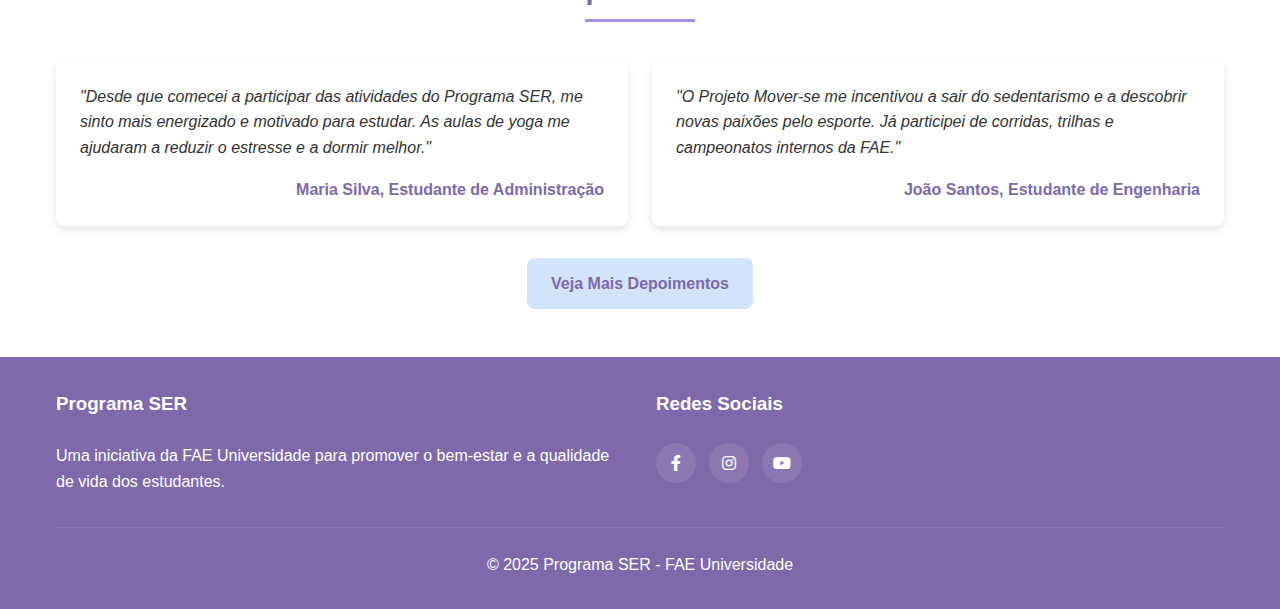
==== commit e7a6124e: "Fix: Website update" ====
--- a/index.html
+++ b/index.html
@@ -1,3 +1,4 @@
+
 <!DOCTYPE html>
 <html lang="pt-BR">
 <head>
@@ -31,7 +32,7 @@
         </div>
     </header>
 
-    <section class="banner" style="height: 40vh; background-image: url('https://source.unsplash.com/random/1200x800/?wellbeing,nature');">
+    <section class="banner" style="height: 40vh; background-image: url('https://images.unsplash.com/photo-1469474968028-56623f02e42e?ixlib=rb-1.2.1&auto=format&fit=crop&w=1200&q=80');">
         <div class="banner-content">
             <h1>Bem-estar e Movimento na FAE</h1>
             <p>Participe de atividades que promovem a saúde física e mental durante sua jornada acadêmica.</p>
--- a/style.css
+++ b/style.css
@@ -763,3 +763,95 @@
   background-blend-mode: overlay;
   background-color: rgba(255, 255, 255, 0.95);
 }
+
+/* Adding testimonials styling */
+.testimonials {
+  display: grid;
+  grid-template-columns: 1fr;
+  gap: 1.5rem;
+  margin-bottom: 2rem;
+}
+
+@media (min-width: 768px) {
+  .testimonials {
+    grid-template-columns: repeat(2, 1fr);
+  }
+}
+
+.testimonial {
+  background-color: var(--white);
+  border-radius: var(--radius);
+  padding: 1.5rem;
+  box-shadow: var(--shadow);
+  position: relative;
+  overflow: hidden;
+}
+
+.testimonial::before {
+  content: '';
+  position: absolute;
+  top: 0;
+  left: 0;
+  width: 100%;
+  height: 100%;
+  background-image: url('https://images.unsplash.com/photo-1472396961693-142e6e269027?ixlib=rb-1.2.1&auto=format&fit=crop&w=500&q=60');
+  background-size: cover;
+  background-position: center;
+  opacity: 0.03;
+  z-index: 0;
+}
+
+.testimonial p {
+  font-style: italic;
+  margin-bottom: 1rem;
+  position: relative;
+  z-index: 1;
+}
+
+.testimonial cite {
+  font-weight: 600;
+  color: var(--accent-color);
+  font-style: normal;
+  position: relative;
+  z-index: 1;
+  display: block;
+  text-align: right;
+}
+
+/* Adding highlight section styling */
+.highlight-section {
+  background-color: var(--light-gray);
+  position: relative;
+  overflow: hidden;
+}
+
+.highlight-section::before {
+  content: '';
+  position: absolute;
+  top: 0;
+  left: 0;
+  width: 100%;
+  height: 100%;
+  background-image: url('https://images.unsplash.com/photo-1500375592092-40eb2168fd21?ixlib=rb-1.2.1&auto=format&fit=crop&w=1500&q=80');
+  background-size: cover;
+  background-position: center;
+  opacity: 0.05;
+  z-index: 0;
+}
+
+.highlight-content {
+  position: relative;
+  z-index: 1;
+  text-align: center;
+  max-width: 800px;
+  margin: 0 auto;
+  padding: 2rem;
+}
+
+.highlight-content h2 {
+  margin-bottom: 1.5rem;
+}
+
+.highlight-content p {
+  margin-bottom: 1.5rem;
+}
